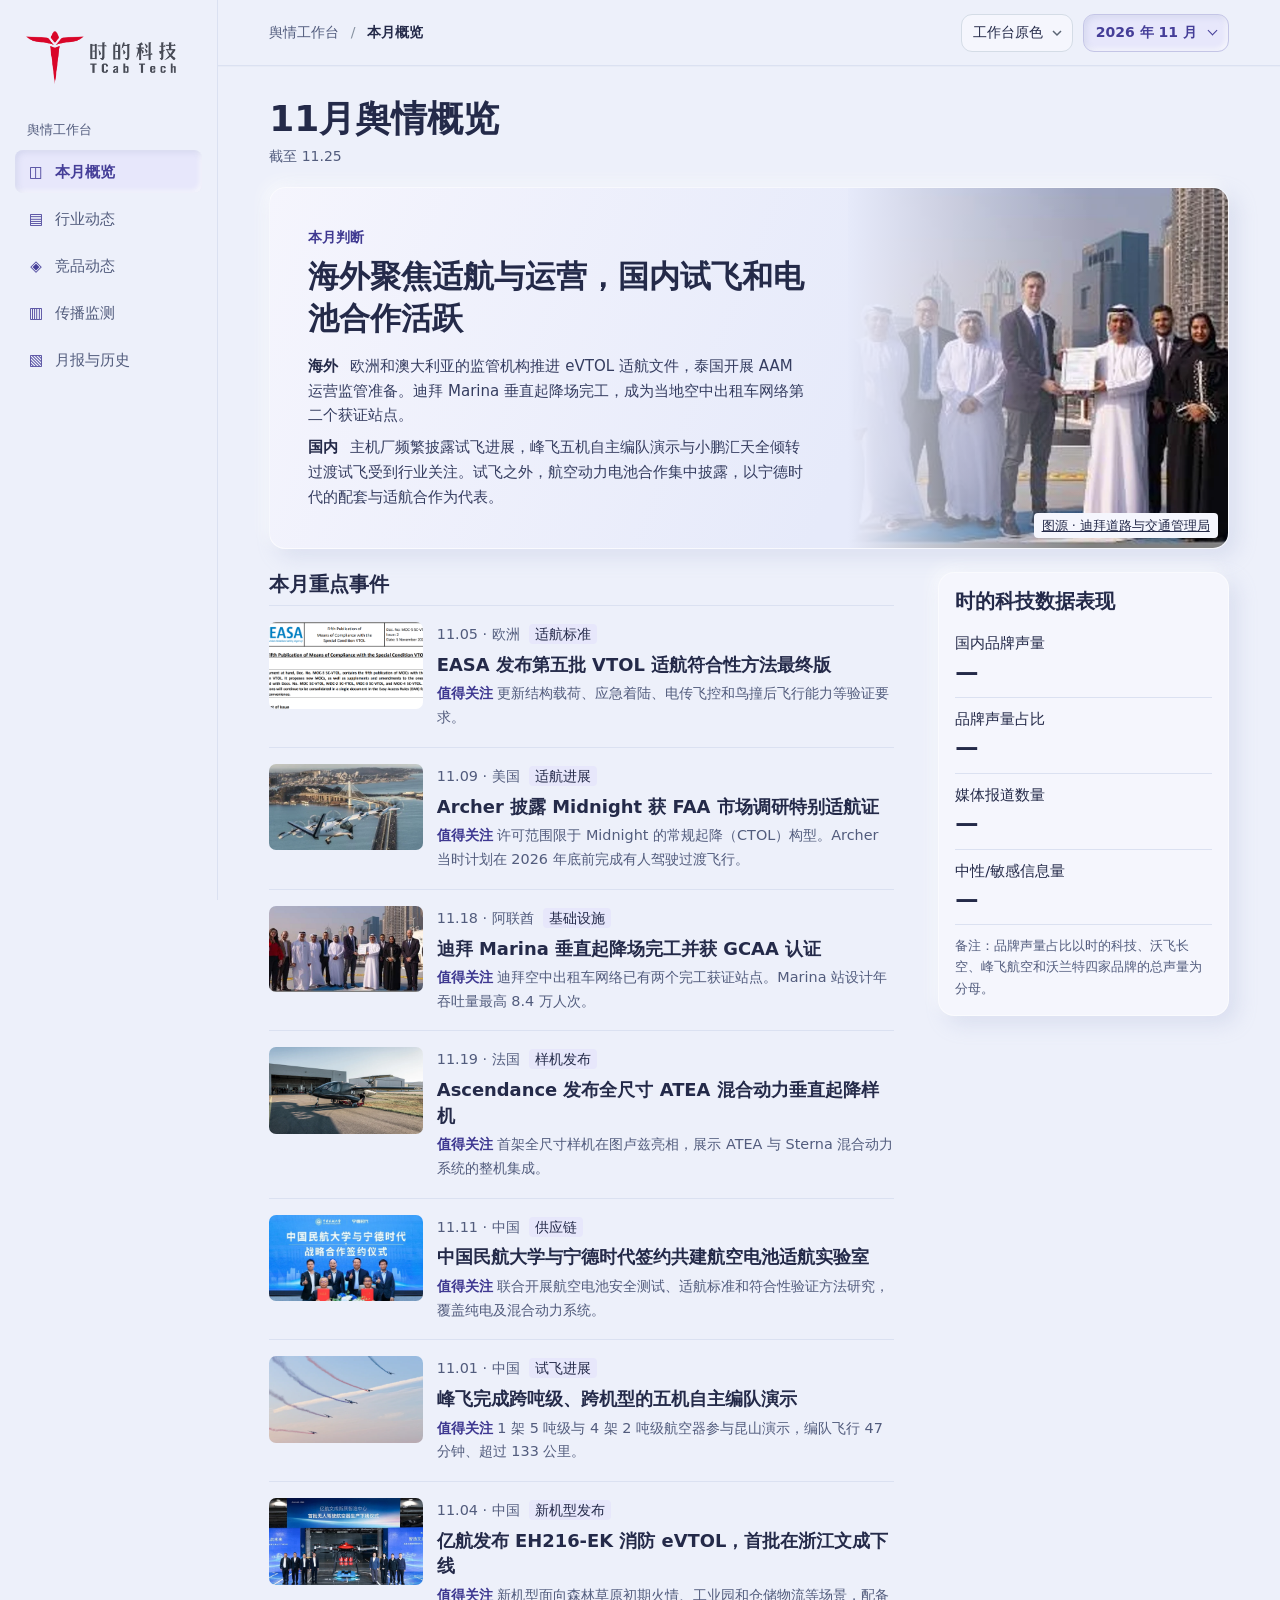
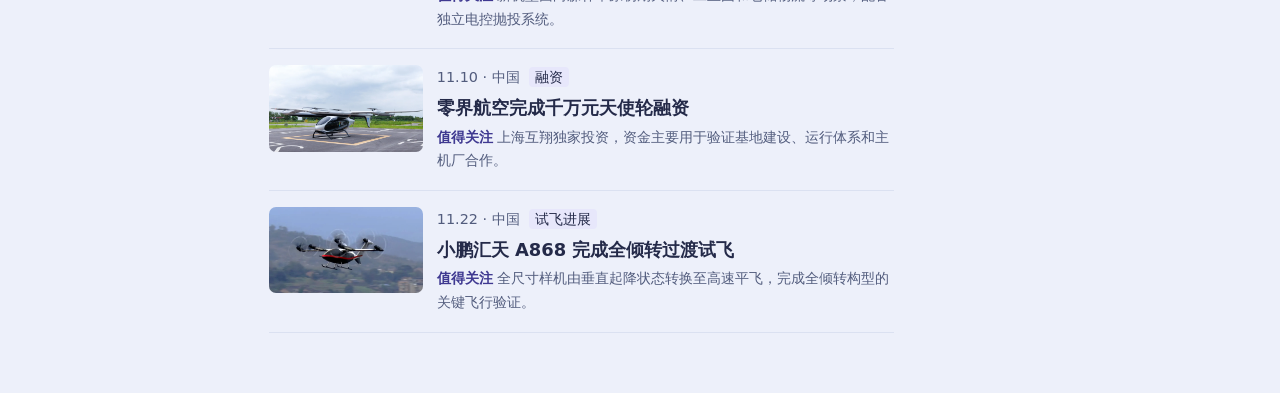
==== index.html @ a2b2a8b6 "Group media outlets and show article links in a dialog" ====
<!doctype html>
<html lang="zh-CN">
<head>
<meta charset="utf-8"><meta name="viewport" content="width=device-width, initial-scale=1">
<meta name="description" content="时的科技品牌舆情月报">
<title>品牌舆情月报 · 时的科技</title>
<link rel="stylesheet" href="style.css?v=media-groups"><script src="archive.js?v=competitor-cards" defer></script><script src="sources.js?v=competitor-cards" defer></script><script src="event-photos.js?v=monitor-text" defer></script><script src="briefing-preview/briefing-data.js?v=illustrated-flow" defer></script><script src="august-2026.js?v=august-supplement" defer></script><script src="november-2026.js?v=monitor-text" defer></script><script src="event-detail-notes.js?v=competitor-cards" defer></script><script src="overview-briefing.js?v=public-view" defer></script><script src="october-ioi.js?v=4" defer></script><script src="october-geo.js?v=2" defer></script><script src="app.js?v=media-groups" defer></script>
<script>
const displayLayout = new URLSearchParams(location.search).get('layout');
document.documentElement.dataset.theme = displayLayout === 'editorial' ? 'editorial' : 'soft';
</script>
<link rel="stylesheet" href="soft-ui.css?v=pdf-download">
<link rel="stylesheet" href="overview-briefing.css?v=august-sources">
</head>
<body>
<a class="skip-link" href="#view">跳到正文</a>
<div class="shell">
<aside>
  <div class="brand"><img class="workbench-logo" src="logos/tcab.png" alt="时的科技 TCab Tech"></div>
  <div class="nav-caption">舆情工作台</div>
  <nav aria-label="主菜单">
    <button data-page="overview"><i aria-hidden="true">◫</i>本月概览</button>
    <button data-page="industry"><i aria-hidden="true">▤</i>行业动态</button>
    <button data-page="companies"><i aria-hidden="true">◈</i>竞品动态</button>
    <button data-page="monitor"><i aria-hidden="true">▥</i>传播监测</button>
    <button data-page="reports"><i aria-hidden="true">▧</i>月报与历史</button>
  </nav>
</aside>
<main>
  <header><div class="breadcrumb">舆情工作台 <span>/</span> <b id="crumb"></b></div>
    <div class="header-actions">
      <select id="workbench-style" aria-label="工作台样式">
        <option value="editorial">管理简报风</option>
        <option value="soft">工作台原色</option>
      </select>
      <div class="month-wrap">
        <button type="button" class="button month-button" id="month" aria-label="报告月份" aria-expanded="false" aria-controls="monthPicker"><span id="monthLabel"></span><span class="chevron" aria-hidden="true"></span></button>
        <section id="monthPicker" class="month-picker" aria-label="选择月份" hidden>
          <div class="year-row"><button type="button" id="prevYear" aria-label="上一年">‹</button><strong id="pickerYear"></strong><button type="button" id="nextYear" aria-label="下一年">›</button></div>
          <div id="monthGrid" class="month-grid"></div>
        </section>
      </div>
    </div>
  </header>
  <div class="content" id="view" tabindex="-1"></div>
</main>
</div>
<dialog id="brief-detail" aria-labelledby="brief-detail-heading">
  <div class="brief-dialog-head"><h2 id="brief-detail-heading"></h2><form method="dialog"><button class="button" aria-label="关闭事件详情" autofocus>关闭</button></form></div>
  <div id="brief-detail-content"></div>
</dialog>
<dialog id="source" aria-labelledby="sourceHeading"><div class="dialog-top"><h2 id="sourceHeading">事件来源</h2><button id="close" type="button" aria-label="关闭">×</button></div>
  <p id="sourceText"></p><p id="sourceInfo"></p>
</dialog>
<dialog id="pdfDialog" aria-labelledby="pdfHeading">
  <div class="dialog-top"><h2 id="pdfHeading">PDF 下载</h2><form method="dialog"><button aria-label="关闭下载提示">×</button></form></div>
  <p id="pdfFileName"></p>
  <p class="muted">请查看浏览器的下载列表。如果文件没有出现，可打开 PDF，再使用阅读器的下载按钮保存。</p>
  <a id="openPdfInBrowser" class="button upload-button report-download" target="_blank" rel="noopener">在浏览器打开 PDF</a>
</dialog>
</body></html>
---- style.css ----
:root {
  color-scheme: light;
  --ink: #172132;
  --text: #2e3a4e;
  --muted: #5b6574;
  --quiet: #e2e7ed;
  --bg: #f6f8fb;
  --paper: #fff;
  --navy: #3a4f79;
  --blue: #314b78;
  --red: #ea0029;
  --soft-blue: #ecf1f8;
  --radius: 12px;
  --gutter: clamp(24px, 4vw, 64px);
  font-family: Inter, "PingFang SC", "Microsoft YaHei", "Noto Sans CJK SC", system-ui, sans-serif;
  color: var(--text);
  background: var(--bg);
}

* { box-sizing: border-box; }
body { margin: 0; font-size: 16px; line-height: 1.65; }
button, select, input { font: inherit; }
button, select, summary { cursor: pointer; }
:focus-visible { outline: 2px solid #486ca7; outline-offset: 3px; }
h1, h2, h3, p { margin-top: 0; }
h1, h2, h3 { color: var(--ink); line-height: 1.3; }
h1 { margin-bottom: 0; font-size: clamp(32px, 3.6vw, 46px); font-weight: 760; }
h2 { margin-bottom: 0; font-size: 21px; font-weight: 710; }
h3 { margin-bottom: 8px; font-size: 16px; }
p { margin-bottom: 12px; }
.muted { color: var(--muted); font-size: 14px; }

.shell { display: grid; grid-template-columns: 218px minmax(0, 1fr); min-height: 100vh; }
aside {
  align-self: start;
  position: sticky;
  top: 0;
  min-height: 100vh;
  background: #f9fafc;
  border-right: 1px solid var(--quiet);
  padding: 26px 15px;
}
.brand { padding: 5px 11px; margin-bottom: 30px; }
.workbench-logo { display: block; width: 150px; max-width: 100%; height: auto; mix-blend-mode: multiply; }
.nav-caption { margin: 0 12px 10px; color: var(--muted); font-size: 13px; }
nav { display: grid; gap: 4px; }
nav button {
  display: flex;
  align-items: center;
  gap: 10px;
  min-height: 43px;
  padding: 8px 12px;
  border: 0;
  border-radius: 8px;
  background: none;
  color: var(--muted);
  text-align: left;
  white-space: nowrap;
  font-size: 15px;
}
nav button i { display: grid; place-items: center; width: 18px; flex: none; color: var(--navy); font-style: normal; }
nav button:hover { color: var(--ink); background: #f0f3f8; }
nav button[aria-current] { color: var(--ink); background: #e7edf7; font-weight: 700; box-shadow: inset 3px 0 var(--red); }

header {
  position: sticky;
  top: 0;
  z-index: 3;
  display: flex;
  align-items: center;
  justify-content: space-between;
  min-height: 66px;
  gap: 14px;
  padding: 9px var(--gutter);
  background: var(--paper);
  border-bottom: 1px solid var(--quiet);
}
.breadcrumb { font-size: 14px; color: var(--muted); white-space: nowrap; }
.breadcrumb span { margin: 0 7px; color: #8792a1; }
.breadcrumb b { color: var(--ink); }
.header-actions { display: flex; align-items: center; gap: 10px; margin-left: auto; }
.button {
  display: inline-flex;
  align-items: center;
  justify-content: center;
  min-height: 38px;
  padding: 6px 12px;
  border: 1px solid #d4dce6;
  border-radius: 8px;
  background: var(--paper);
  color: var(--ink);
  font-size: 14px;
  font-weight: 630;
  white-space: nowrap;
}
.button:hover { background: #f1f4f8; }
.upload-button { border-color: var(--navy); background: var(--navy); color: var(--paper); }
.upload-button:hover { border-color: #293d63; background: #293d63; }
#openFiles { border-color: #d4dce6; color: var(--blue); background: var(--paper); }
#openFiles:hover { background: var(--soft-blue); }
.month-wrap { position: relative; }
.month-button { gap: 12px; border-color: transparent; background: #edf2f8; color: var(--blue); font-variant-numeric: tabular-nums; }
.month-button:hover, .month-button[aria-expanded=true] { background: #e3eaf5; }
.chevron { width: 7px; height: 7px; border: solid currentColor; border-width: 0 1.5px 1.5px 0; transform: rotate(45deg); margin-top: -4px; }
.month-picker {
  position: absolute;
  top: calc(100% + 10px);
  right: 0;
  width: min(256px, 88vw);
  padding: 12px;
  background: var(--paper);
  border: 1px solid var(--quiet);
  border-radius: var(--radius);
  box-shadow: 0 12px 30px #1721321c;
}
.year-row { display: grid; grid-template-columns: 34px 1fr 34px; align-items: center; text-align: center; gap: 6px; margin-bottom: 8px; }
.month-grid { display: grid; grid-template-columns: repeat(3, minmax(0, 1fr)); gap: 4px; }
.year-row button, .month-grid button { min-height: 36px; border: 1px solid transparent; border-radius: 7px; background: none; color: var(--text); }
.year-row button { font-size: 22px; line-height: 1; }
.month-grid button { font-size: 14px; }
.year-row button:hover, .month-grid button:hover { background: #f0f3f8; }
.month-grid button[aria-pressed=true] { background: var(--soft-blue); color: var(--blue); font-weight: 730; border-color: #b7c8df; }

.content { max-width: 1440px; margin: 0 auto; padding: 30px var(--gutter) 60px; }
.hero {
  position: relative;
  isolation: isolate;
  overflow: hidden;
  padding: 23px clamp(19px, 3vw, 34px) 28px;
  border: 1px solid #dce4ef;
  border-radius: var(--radius);
  background: linear-gradient(113deg, #fff 40%, #edf2f9);
}
.hero::after {
  position: absolute;
  z-index: -1;
  content: "";
  width: clamp(130px, 24vw, 310px);
  aspect-ratio: 1;
  right: -28px;
  top: -110%;
  border: 1px solid #3a4f792a;
  border-radius: 100%;
  box-shadow: 0 0 0 22px #3a4f7909, 0 0 0 50px #3a4f7908, 0 0 0 80px #3a4f7907;
}
.hero small { display: inline-flex; align-items: center; gap: 8px; margin-bottom: 6px; color: var(--navy); font-size: 14px; font-weight: 620; }
.hero small::before { content: ""; width: 13px; height: 2px; background: var(--red); }
.page-heading { margin-bottom: 20px; }
.page-heading p { margin: 6px 0 0; color: var(--muted); }
.card {
  min-width: 0;
  padding: clamp(17px, 2.1vw, 28px);
  margin-bottom: 18px;
  background: var(--paper);
  border: 1px solid var(--quiet);
  border-radius: var(--radius);
}
.card-head { display: flex; flex-wrap: wrap; justify-content: space-between; align-items: baseline; gap: 8px 14px; margin-bottom: 14px; }
.link { padding: 3px 0; border: 0; background: none; color: var(--blue); font-size: 14px; text-decoration: underline; text-underline-offset: 3px; }
.link:hover { color: #17335d; }
.empty { margin: 0; padding: 16px; border: 1px dashed #cdd8e5; border-radius: 8px; background: #f8fafc; color: var(--muted); }
.footnote { margin: 13px 0 0; color: var(--muted); font-size: 13px; }

.overview-metrics { margin-top: 25px; }
.overview-metrics h2 { margin-bottom: 12px; }
.metrics {
  display: grid;
  grid-template-columns: repeat(4, minmax(0, 1fr));
  gap: 1px;
  overflow: hidden;
  background: var(--quiet);
  border: 1px solid var(--quiet);
  border-radius: var(--radius);
}
.metric { display: grid; align-content: start; grid-template-rows: minmax(2.8em, auto) auto auto; padding: 15px clamp(12px, 2vw, 25px); background: var(--paper); }
.metric span, .metric small { color: var(--muted); font-size: 14px; }
.metric b { color: var(--ink); font-size: clamp(28px, 3.15vw, 41px); line-height: 1.12; font-variant-numeric: tabular-nums; }
.metric small { margin-top: 5px; }
.metric small:empty { display: none; }
.summary-grid { display: grid; grid-template-columns: repeat(2, minmax(0, 1fr)); gap: 16px; margin-top: 20px; }
.month-summary { margin: 0; }
.month-summary:last-child { grid-column: 1 / -1; }
.month-summary .card-head { padding-bottom: 12px; border-bottom: 1px solid var(--quiet); }
.month-summary p { margin: 0; }
.month-summary p + p { margin-top: 12px; }
.summary-region { display: inline-block; margin-right: 8px; color: var(--navy); font-size: 14px; font-weight: 700; }

.controls, .company-scope { margin-bottom: 16px; }
.segments { display: inline-flex; flex-wrap: wrap; gap: 4px; padding: 4px; border: 1px solid #e5eaf1; border-radius: 9px; background: #f0f3f8; }
.segments button { min-height: 34px; padding: 5px 12px; border: 0; border-radius: 6px; color: var(--muted); background: none; font-size: 14px; }
.segments button:hover { color: var(--ink); background: #e5ebf4; }
.segments button[aria-pressed=true] { background: var(--paper); color: var(--ink); font-weight: 700; box-shadow: 0 1px 3px #13223d20; }
.company-tabs {
  display: flex;
  gap: 26px;
  margin: 0 0 17px;
  border-bottom: 1px solid var(--quiet);
}
.company-tabs button {
  min-height: 43px;
  padding: 6px 4px 9px;
  border: 0;
  border-bottom: 2px solid transparent;
  background: none;
  color: var(--muted);
  font-size: 16px;
  font-weight: 620;
}
.company-tabs button:hover { color: var(--navy); }
.company-tabs button[aria-pressed=true] { border-bottom-color: var(--red); color: var(--ink); font-weight: 730; }
select {
  appearance: none;
  min-height: 38px;
  padding: 6px 29px 6px 11px;
  border: 1px solid #d4dce6;
  border-radius: 8px;
  color: var(--ink);
  background: url("data:image/svg+xml,%3Csvg xmlns='http://www.w3.org/2000/svg' width='12' height='8' viewBox='0 0 12 8'%3E%3Cpath d='m2 2 4 4 4-4' fill='none' stroke='%235b6574' stroke-width='1.5'/%3E%3C/svg%3E") var(--paper) right 9px center no-repeat;
}
.theme-filter { width: min(190px, 100%); }
.logo-grid { display: grid; grid-template-columns: repeat(4, minmax(0, 1fr)); gap: 12px; margin-bottom: 17px; }
.logo-grid.five-brands { grid-template-columns: repeat(5, minmax(0, 1fr)); }
.logo-card { display: grid; justify-items: center; align-items: center; grid-template-rows: 47px auto; padding: 12px; border: 1px solid #dce6f0; border-radius: 9px; background: var(--paper); color: var(--ink); font-weight: 650; }
.logo-card:hover { border-color: #849fbd; background: #f5f8fc; }
.logo-card[aria-pressed=true] { border-color: #5d7da1; box-shadow: inset 0 -3px var(--red); }
.logo-card img { display: block; width: 100%; max-width: 120px; height: 32px; object-fit: contain; mix-blend-mode: multiply; }
.brand-profile { display: flex; align-items: center; gap: 15px; padding-bottom: 18px; }
.brand-profile img { display: block; width: 105px; height: 42px; object-fit: contain; }
.brand-profile h2:focus { outline: none; }
.event-group + .event-group { margin-top: 24px; }
.event-group h3 { display: inline-block; padding: 4px 10px; margin: 0 0 7px; border-radius: 6px; color: var(--blue); background: var(--soft-blue); font-size: 14px; }
.event-list { margin: 0; padding: 0; list-style: none; }
.event-list li { display: grid; grid-template-columns: 104px minmax(0, 1fr) auto; align-items: start; gap: 14px; padding: 13px 0; border-bottom: 1px solid #edf0f4; }
.event-list li:last-child { border-bottom: 0; }
.event-list time, .event-date { padding-top: 3px; color: var(--muted); font-variant-numeric: tabular-nums; font-size: 14px; }
.event-list p { margin: 0; max-width: 80ch; overflow-wrap: anywhere; }
.event-brand { display: block; color: var(--navy); font-weight: 660; }
.event-description {
  color: inherit;
  text-decoration: underline dotted color-mix(in srgb, var(--blue) 68%, transparent);
  text-underline-offset: .22em;
}
button.event-description {
  padding: 0;
  border: 0;
  background: none;
  font: inherit;
  text-align: left;
  overflow-wrap: inherit;
  cursor: pointer;
}
.event-description:is(:hover, :focus-visible) {
  color: var(--blue);
  text-decoration: underline;
}

.monitor-sections { display: flex; flex-wrap: wrap; gap: 7px; margin-bottom: 16px; }
.monitor-sections a { padding: 5px 12px; border: 1px solid #dce4ef; border-radius: 7px; background: var(--paper); color: var(--blue); font-size: 14px; font-weight: 620; text-decoration: none; }
.monitor-sections a:hover { background: var(--soft-blue); border-color: #b4c4dc; }
.monitor-block { scroll-margin-top: 82px; }
.monitor-block:target { border-color: #a6b9d6; }
.voice-summary { margin: 0 0 16px; max-width: 94ch; }
.voice-charts { display: grid; grid-template-columns: repeat(2, minmax(0, 1fr)); gap: 14px; }
.voice-charts figure { --chart-label: 5.2em; --chart-value: 5em; --chart-gap: 8px; margin: 0; padding: 15px; border: 1px solid #e3e9f1; border-radius: 9px; background: #f9fbfd; font-size: 14px; }
.voice-charts figcaption { margin-bottom: 12px; font-size: 16px; font-weight: 720; color: var(--ink); }
.bar-row, .chart-axis { display: grid; grid-template-columns: var(--chart-label) minmax(0, 1fr) var(--chart-value); gap: var(--chart-gap); align-items: center; }
.bar-row { min-height: 31px; }
.bar-row strong { text-align: right; color: var(--ink); font-variant-numeric: tabular-nums; }
.bar-track, .growth-track { position: relative; height: 9px; border-radius: 5px; background: #e4eaf3; }
.bar-track::before, .growth-track::before { content: ""; position: absolute; inset: 0; background: repeating-linear-gradient(to right, transparent 0 calc(25% - 1px), #d2dceb calc(25% - 1px) 25%); }
.bar-track i, .growth-track i { position: absolute; display: block; height: 100%; border-radius: 5px; }
.bar-track i { background: var(--navy); left: 0; }
.own .bar-track i, .growth-track .positive { background: #d52643; }
.growth-track .positive { left: 50%; }
.growth-track .negative { right: 50%; background: var(--navy); }
.growth-track::after { content: ""; position: absolute; left: 50%; inset-block: -4px; border-left: 1px solid #7e8fa8; }
.chart-axis > div { grid-column: 2; display: flex; justify-content: space-between; gap: 3px; padding-top: 4px; color: var(--muted); font-size: 12px; font-variant-numeric: tabular-nums; }
.coverage { margin-top: 16px; }
.coverage summary, .coverage-card summary, .file-row summary { width: fit-content; color: var(--blue); font-size: 14px; font-weight: 650; }
.coverage summary:hover, .coverage-card summary:hover, .file-row summary:hover { text-decoration: underline; text-underline-offset: 3px; }
.coverage[open] .table-wrap { margin-top: 11px; }
.coverage-grid { display: grid; grid-template-columns: repeat(2, minmax(0, 1fr)); gap: 12px; }
.coverage-card { padding: 15px; border: 1px solid var(--quiet); border-radius: 9px; background: #fbfcfe; }
.coverage-card p { margin-bottom: 10px; }
.media-chips { display: flex; flex-wrap: wrap; gap: 5px; }
.media-chips :is(span, a) { padding: 3px 8px; border-radius: 5px; background: #eef1f5; color: var(--muted); font-size: 14px; }
.media-chips a { color: var(--blue); background: var(--soft-blue); text-underline-offset: 3px; }
.media-chips a:hover { background: #dfe9f7; }
.coverage-card details { margin-top: 9px; }
.media-chips > button { padding: 3px 8px; border: 0; border-radius: 5px; background: var(--soft-blue); color: var(--blue); font: inherit; font-size: 14px; text-decoration: underline; text-underline-offset: 3px; }
.media-chips > button:hover { background: #dfe9f7; }
.media-articles ul { margin: 0; padding-inline-start: 22px; }
.media-articles li + li { margin-top: 8px; }
.media-articles li a { display: inline-block; }
.coverage-card details .media-chips { margin-top: 7px; }

.table-wrap { overflow: auto; border: 1px solid var(--quiet); border-radius: 8px; }
table { width: 100%; border-collapse: collapse; text-align: left; font-size: 14px; }
th, td { padding: 10px; border-bottom: 1px solid var(--quiet); vertical-align: top; }
th { background: #f1f4f9; color: var(--ink); white-space: nowrap; }
td:first-child { white-space: nowrap; }
tbody tr:last-child :is(th, td) { border-bottom: 0; }
.social-table { min-width: 690px; }
.social-table tbody th { background: var(--paper); }
.social-table td:not(:last-child), .social-table thead th:not(:first-child, :last-child) { text-align: center; }
.heat-cell strong { display: inline-flex; justify-content: center; min-width: 32px; padding: 2px 6px; border-radius: 4px; background: rgb(58 79 121 / var(--heat)); color: #173256; font-variant-numeric: tabular-nums; }
.history-row { padding: 16px 0; border-top: 1px solid var(--quiet); }
.history-month { display: flex; align-items: center; justify-content: space-between; flex-wrap: wrap; gap: 10px; }
.history-month h3 { margin: 0; }
.report-actions { display: flex; align-items: center; flex-wrap: wrap; gap: 10px; }
.report-view { color: var(--blue); border-color: var(--quiet); background: var(--soft-blue); }
.report-download { text-decoration: none; }
.report-preview { color: var(--blue, #3a4f79); font-size: 0.875rem; }
.monitoring-archive { margin-top: 10px; }
.monitoring-archive summary { width: fit-content; padding: 8px 0; cursor: pointer; color: var(--blue, #3a4f79); }
.monitoring-archive :is(p, ul) { margin: 4px 0 0; }
.monitoring-archive ul { padding: 0; list-style: none; }
.monitoring-archive li { display: flex; align-items: center; justify-content: space-between; flex-wrap: wrap; gap: 10px; padding: 8px 12px; border-top: 1px solid var(--quiet); }
.monitoring-archive li > div { display: flex; flex-wrap: wrap; gap: 14px; }

dialog { width: min(490px, 92vw); max-height: 90vh; padding: 23px; border: 1px solid var(--quiet); border-radius: var(--radius); color: var(--text); background: var(--paper); }
dialog::backdrop { background: #15213868; }
.dialog-top { display: flex; align-items: center; justify-content: space-between; margin-bottom: 13px; gap: 8px; }
.dialog-top button { border: 0; border-radius: 6px; background: none; color: var(--ink); font-size: 23px; line-height: 1; padding: 6px; }
.dialog-top button:hover { background: var(--soft-blue); }
dialog p { margin-bottom: 8px; }
#sourceForm { margin-top: 10px; }
#sourceForm label { display: block; margin-bottom: 5px; font-weight: 650; }
#sourceUrl { width: 100%; padding: 8px 10px; border: 1px solid #a9bed3; border-radius: 6px; }
#sourceInfo { overflow-wrap: anywhere; }
#filesDialog { width: min(580px, 94vw); }
.file-actions { display: flex; align-items: center; gap: 12px; margin: 12px 0; }
.file-row { display: grid; grid-template-columns: minmax(0, 1fr) auto; gap: 10px; padding: 9px 0; border-top: 1px solid var(--quiet); align-items: start; }
.file-row strong { display: block; color: var(--ink); overflow-wrap: anywhere; }
.file-row small { color: var(--muted); font-size: 13px; }
.file-row details { grid-column: 1 / -1; }
.file-row pre { max-height: 220px; overflow: auto; padding: 9px; border-radius: 6px; background: #f5f7fa; font: inherit; font-size: 14px; white-space: pre-wrap; overflow-wrap: anywhere; }
.file-row img { display: block; max-width: 100%; max-height: 240px; margin: 8px auto; object-fit: contain; }
.files-scroll { max-height: 48vh; overflow: auto; }

@media (max-width: 1060px) {
  .shell { grid-template-columns: 182px minmax(0, 1fr); }
  .voice-charts { grid-template-columns: 1fr; }
}
@media (max-width: 900px) {
  .metrics { grid-template-columns: repeat(2, minmax(0, 1fr)); }
  .logo-grid.five-brands { grid-template-columns: repeat(3, minmax(0, 1fr)); }
}
@media (max-width: 780px) {
  .summary-grid { grid-template-columns: 1fr; }
}
@media (max-width: 640px) {
  :root { --gutter: 14px; }
  .shell { display: block; }
  aside { position: static; min-height: 0; padding: 10px var(--gutter) 7px; border: 0; border-bottom: 1px solid var(--quiet); }
  .brand { margin: 0 0 6px; padding: 0; }
  .workbench-logo { width: 113px; }
  .nav-caption, nav button i { display: none; }
  nav { display: flex; gap: 2px; overflow: auto; padding: 3px 1px; }
  nav button { min-height: 36px; padding: 5px 7px; font-size: 14px; }
  nav button[aria-current] { box-shadow: inset 0 -2px var(--red); }
  header { min-height: 54px; gap: 8px; }
  .breadcrumb { white-space: normal; }
  .breadcrumb span, .breadcrumb b { display: none; }
  .header-actions { gap: 6px; }
  .header-actions .button { padding-inline: 8px; font-size: 13px; }
  .content { padding-top: 21px; }
  .logo-grid, .logo-grid.five-brands, .coverage-grid { grid-template-columns: repeat(2, minmax(0, 1fr)); }
  .coverage-grid { grid-template-columns: 1fr; }
  .event-list li { grid-template-columns: 1fr auto; gap: 4px 9px; }
  .event-list p { grid-column: 1 / -1; grid-row: 2; }
  .event-list .link { grid-column: 2; grid-row: 1; }
  .event-list time, .event-date { padding-top: 2px; }
  .voice-charts figure { --chart-label: 4.2em; --chart-value: 4.4em; --chart-gap: 6px; padding: 12px; }
  .chart-axis > div { font-size: 11px; }
}

@media print {
  aside, header, .controls, .company-tabs, .company-scope, .theme-filter, .monitor-sections, .button, .link, .history { display: none !important; }
  .shell { display: block; }
  .content { max-width: none; padding: 0; }
  .card { break-inside: avoid; }
  body { background: #fff; }
}

/* Corporate dashboard */
:root {
  --paper: #fff;
  --bg: #f5f8fc;
  --ink: #162a47;
  --text: #2c405d;
  --muted: #50647e;
  --quiet: #e0e8f2;
  --blue: #234f92;
  --navy: #1c437e;
  --soft-blue: #eaf2ff;
  background: var(--bg);
}
aside { background: #fdfefe; }
nav button { transition: background-color 150ms ease, color 150ms ease; }
nav button[aria-current] { background: var(--soft-blue); color: var(--navy); box-shadow: inset 3px 0 #2860aa; }
header { box-shadow: 0 1px 0 #142e4b06; }
.month-button { color: var(--navy); background: var(--soft-blue); }
.content { max-width: 1350px; }
.report-heading { margin-bottom: 24px; padding-bottom: 17px; border-bottom: 1px solid var(--quiet); }
.report-heading small { display: block; margin-top: 6px; color: var(--muted); font-size: 14px; }
.overview-metrics { margin-top: 0; }
.metrics { background: transparent; border: 0; border-radius: 0; gap: 12px; overflow: visible; }
.metric { min-width: 0; padding: 15px clamp(11px, 1.6vw, 21px) 18px; border: 1px solid var(--quiet); border-radius: 10px; }
.metric:first-child { border-top: 2px solid #2860aa; }
.metric:first-child b { color: var(--navy); }
.metric .metric-detail { display: block; font-size: 12px; }
.summary-grid { margin-top: 22px; }
.skip-link { position: fixed; z-index: 9; inset: 8px auto auto 8px; padding: 7px 12px; background: var(--paper); color: var(--blue); }
.skip-link:not(:focus) { clip-path: inset(50%); }
#view { scroll-margin-top: 76px; }
.industry-region h2 { margin-bottom: 12px; }
.industry-region + .industry-region { margin-top: 22px; padding-top: 20px; border-top: 1px solid var(--quiet); }
.event-list li.with-photo {
  grid-template-columns: clamp(128px, 15vw, 190px) minmax(0, 1fr) auto;
  grid-template-rows: auto 1fr;
  column-gap: 16px;
  row-gap: 4px;
}
.event-photo { position: relative; display: block; grid-column: 1; grid-row: 1 / 3; border-radius: 7px; overflow: hidden; background: var(--soft-blue); aspect-ratio: 16 / 9; }
button.event-photo { width: 100%; padding: 0; border: 0; cursor: pointer; }
.event-photo img { display: block; width: 100%; height: 100%; object-fit: cover; }
img[src$="article-ehang-barcelona.webp"] { object-view-box: inset(1.55% 0 0); }
img[src$="article-tcab-talent.webp"] { object-view-box: inset(0 0 5.1%); }
img[src$="cover-hangzhou-policy.webp"] { object-view-box: inset(1.1% 3.55% 3.8% 2.95%); }
img[src$="november-easa-moc.webp"] { object-view-box: inset(14.95% 5.35% 10.65% 4.65%); }
.event-photo-caption { position: absolute; bottom: 4px; right: 4px; background: #172638; color: white; border-radius: 3px; font-size: .62rem; padding: 2px 4px; }
.event-cover-card {
  box-sizing: border-box;
  display: flex;
  width: 100%;
  height: 100%;
  border-top: 4px solid #315682;
  padding: 5px 7px;
  background: #e4edf7;
  container-type: inline-size;
  text-align: left;
  line-height: 1.16;
}
.event-photo:has(.event-cover-card) { min-height: 74px; }
.event-cover-sheet {
  display: flex;
  flex: 1;
  min-height: 0;
  flex-direction: column;
  gap: 3px;
  padding: 5px 6px;
  border: 1px solid #c4d5e8;
  border-radius: 5px;
  background: #f6f9fd;
  color: #204267;
}
.event-cover-sheet small {
  overflow: hidden;
  text-overflow: ellipsis;
  white-space: nowrap;
  color: #365b81;
  font-size: clamp(.48rem, 4.3cqw, .65rem);
}
.event-cover-sheet b {
  display: -webkit-box;
  overflow: hidden;
  -webkit-box-orient: vertical;
  -webkit-line-clamp: 2;
  font-size: clamp(.58rem, 6.5cqw, .95rem);
  font-weight: 600;
  line-height: 1.22;
}
.event-cover-sheet small:last-child { margin-top: auto; padding-top: 2px; border-top: 1px solid #d4e1ef; }

.with-photo :is(time, .event-date) { grid-column: 2; grid-row: 1; }
.with-photo p { grid-column: 2; grid-row: 2; }
.with-photo > [data-action="source"] { grid-column: 3; grid-row: 1; }
@media (max-width: 640px) {
  .metrics { gap: 8px; }
  .metric { padding: 12px 10px; }
  .event-list li.with-photo { grid-template-columns: minmax(0, 1fr) auto; grid-template-rows: auto auto auto; }
  .event-photo, button.event-photo { grid-column: 1 / -1; grid-row: 1; width: min(100%, 420px); margin-bottom: 5px; }
  .with-photo :is(time, .event-date) { grid-column: 1; grid-row: 2; }
  .with-photo > [data-action="source"] { grid-column: 2; grid-row: 2; }
  .with-photo p { grid-column: 1 / -1; grid-row: 3; }
}
@media print { .skip-link, .event-photo { display: none !important; } }

.event-placeholder {
  display: grid;
  place-items: center;
  padding: 16%;
  text-align: center;
  color: var(--navy);
  font-size: 16px;
  font-weight: 700;
}
.event-placeholder img { object-fit: contain; mix-blend-mode: multiply; }
#editPhoto { margin-left: 14px; }
#photoEditor { margin-top: 12px; }
#photoPreview { max-width: 240px; margin-bottom: 10px; }
#photoFile { display: block; margin-top: 4px; max-width: 100%; }


.social-samples { margin-top: 12px; }
.social-sample-grid { display: grid; grid-template-columns: repeat(auto-fit, minmax(min(150px, 100%), 1fr)); gap: 12px; margin-top: 12px; }
.social-sample-grid figure { max-width: 320px; margin: 0; padding: 8px; background: var(--paper); border: 1px solid var(--quiet); border-radius: 8px; }
.social-sample-grid a { display: block; }
.social-sample-grid img { display: block; width: 100%; height: auto; aspect-ratio: 16 / 10; object-fit: cover; object-position: top; }
.social-sample-grid figcaption { padding: 6px 0 0; color: var(--muted); font-size: .85rem; }
@media print { .social-samples { display: none; } }

.linkedin-samples .social-sample-grid { grid-template-columns: repeat(auto-fit, minmax(min(245px, 100%), 1fr)); }
.linkedin-samples img { aspect-ratio: 4 / 3; }
.linkedin-samples img[src$="09-18.png"] { object-view-box: inset(2.1% 0 0); }
.linkedin-samples img[src$="09-25.png"] { object-view-box: inset(2.4% 0 0); }
.social-sample-grid img[src$="/autoflight.webp"] { object-view-box: inset(4.4% 0 0); }
.social-sample-grid img[src$="-wechat.webp"] { object-view-box: inset(2.85% 0 0); }
.social-sample-grid img[src$="autoflight-apec.webp"] { object-view-box: inset(0 0 0 2.35%); }
.social-sample-grid img[src$="tcab-routes.webp"] { object-view-box: inset(0 0 .95%); }
.linkedin-samples small { display: block; }

.voice-charts.voice-charts-single { grid-template-columns: minmax(0, 1fr); }

.ioi-monitor { display:grid; gap:12px; }
.ioi-monitor h2,.ioi-monitor h3,.ioi-monitor h4,.ioi-monitor p { margin:0; }
.ioi-monitor h3 { margin-top:10px; }
.ioi-metrics,.ioi-creators,.ioi-slides { display:grid; grid-template-columns:repeat(auto-fit,minmax(min(100%,240px),1fr)); gap:12px; }
.ioi-metrics { grid-template-columns:repeat(auto-fit,minmax(min(100%,128px),1fr)); margin:0; }
.ioi-metrics div,.ioi-creator { padding:14px; border:1px solid var(--quiet); background:var(--paper); border-radius:10px; }
.ioi-metrics dt,.ioi-media time,.ioi-posts time { color:var(--muted); font-size:.85rem; }
.ioi-metrics dd { margin:4px 0 0; font-size:1.3rem; font-weight:700; }
.ioi-creator { display:grid; align-content:start; gap:12px; }
.ioi-media,.ioi-posts { padding:0; margin:0; list-style:none; }
.ioi-media li { display:grid; grid-template-columns:55px minmax(105px,1fr) minmax(0,3fr); gap:8px; border-bottom:1px solid var(--quiet); padding:7px 0; }
.ioi-posts li,.ioi-comments section { padding:6px 0; }
.ioi-slides { margin-top:10px; }
.ioi-slides figure { margin:0; }
.ioi-slides img { width:100%; height:auto; border:1px solid var(--quiet); border-radius:8px; }
---- soft-ui.css ----
.theme-return { display: none; }

@media screen {
  :root[data-theme="soft"] {
    --bg: #edf0fa;
    --paper: #f5f6fd;
    --ink: #242a49;
    --text: #353d60;
    --muted: #525c7d;
    --quiet: #dbe1f1;
    --navy: #453e98;
    --blue: #3f3991;
    --soft-blue: #e7e7fb;
    --radius: 16px;
    --soft-raised: 8px 8px 20px #a1abd240, -5px -5px 15px #fff9;
    --soft-inset: inset 2px 2px 6px #a1abd24d, inset -2px -2px 5px #fffc;
  }
  [data-theme="soft"] aside,
  [data-theme="soft"] header { background: var(--bg); }
  [data-theme="soft"] .theme-return { display: inline-flex; text-decoration: none; }
  [data-theme="soft"] nav button[aria-current] {
    background: var(--soft-blue);
    box-shadow: var(--soft-inset);
  }
  [data-theme="soft"] :is(.metric, .card, .logo-card) {
    border: 1px solid #ffffff90;
    border-radius: var(--radius);
    background: var(--paper);
    box-shadow: var(--soft-raised);
  }
  [data-theme="soft"] .metric:first-child {
    background: linear-gradient(135deg, #f8f6ff, #e6e8fc);
  }
  [data-theme="soft"] .report-heading {
    padding: 23px clamp(16px, 3vw, 32px);
    border: 1px solid #ffffff90;
    border-radius: var(--radius);
    background: linear-gradient(120deg, #f7f6ff, #e3e9fb);
  }
  [data-theme="soft"] :is(.button, .segments, .monitor-sections a, select, .year-row button, .month-grid button) {
    border-radius: 11px;
  }
  [data-theme="soft"] :is(.month-button, .segments button[aria-pressed=true], .logo-card[aria-pressed=true], .month-grid button[aria-pressed=true]) {
    border-color: #c4c5e6;
    background: var(--soft-blue);
    box-shadow: var(--soft-inset);
  }
  [data-theme="soft"] :is(.voice-charts figure, .coverage-card, .table-wrap, .month-picker, dialog) {
    border-color: var(--quiet);
    border-radius: var(--radius);
    background: var(--paper);
  }
  [data-theme="soft"] :is(.voice-charts figure, .coverage-card) {
    background: #eef0fa;
    box-shadow: var(--soft-inset);
  }
  [data-theme="soft"] :is(.bar-track, .growth-track, .event-placeholder) { background: #e3e7f7; }
  [data-theme="soft"] .company-tabs button[aria-pressed=true] { border-bottom-color: var(--blue); }
  [data-theme="soft"] :focus-visible { outline-color: #635bc3; }
  @media (max-width: 440px) {
    [data-theme="soft"] header { flex-wrap: wrap; }
    [data-theme="soft"] .header-actions { margin-left: 0; flex-wrap: wrap; }
  }
}
---- overview-briefing.css ----
@media screen {
  :root[data-theme="editorial"] {
    --ink: #172e34;
    --text: #294249;
    --muted: #526763;
    --red: #a64027;
    --blue: #25544d;
    --navy: #142f35;
    --bg: #f6f5ef;
    --paper: #fffefa;
    --soft-blue: #e9eee8;
    --quiet: #d9dfd7;
    --radius: 10px;
  }
  [data-theme="editorial"] :is(.shell > aside, header) { background: var(--paper); box-shadow: none; }
  [data-theme="editorial"] .breadcrumb span { color: var(--muted); }
  [data-theme="editorial"] :is(.button, select, .segments, .monitor-sections a, .logo-card) {
    border-color: var(--quiet);
    border-radius: 6px;
  }
  [data-theme="editorial"] :is(nav button:hover, .button:hover, .month-button, .month-button[aria-expanded=true],
    .segments, .segments button:hover, .logo-card:hover, .year-row button:hover, .month-grid button:hover,
    .file-row pre, .empty, .media-chips span, th, .bar-track, .growth-track, .event-placeholder) {
    background-color: var(--soft-blue);
  }
  [data-theme="editorial"] :is(.upload-button, .upload-button:hover) { background-color: var(--navy); border-color: var(--navy); color: white; }
  [data-theme="editorial"] :is(#openFiles, #sourceUrl, .empty, .event-list li,
    .voice-charts figure, .media-chips a:hover, .monitor-sections a:hover) { border-color: var(--quiet); }
  [data-theme="editorial"] :is(.link:hover, .monitor-block:target, .month-grid button[aria-pressed=true]) {
    color: var(--blue);
    border-color: #a3b6ab;
  }
  [data-theme="editorial"] nav button[aria-current] { background: var(--soft-blue); box-shadow: inset 3px 0 var(--red); }
  [data-theme="editorial"] .logo-card[aria-pressed=true] { border-color: #a3b6ab; background: var(--soft-blue); box-shadow: inset 0 -2px var(--red); }
  [data-theme="editorial"] :is(.voice-charts figure, .coverage-card) { background: var(--bg); }
  [data-theme="editorial"] :is(.bar-track, .growth-track)::before {
    background: repeating-linear-gradient(to right, transparent 0 calc(25% - 1px), var(--quiet) calc(25% - 1px) 25%);
  }
  [data-theme="editorial"] .growth-track::after { border-color: var(--muted); }
  [data-theme="editorial"] :is(.own .bar-track i, .growth-track .positive) { background: var(--red); }
  [data-theme="editorial"] .heat-cell strong { background: rgb(37 84 77 / var(--heat)); color: var(--navy); }
  [data-theme="editorial"] :focus-visible { outline-color: var(--red); }
  [data-theme="editorial"] dialog::backdrop { background: #102a3380; }
  @media (max-width: 640px) {
    [data-theme="editorial"] nav button[aria-current] { box-shadow: inset 0 -2px var(--red); }
  }
}
#workbench-style { max-width: 10rem; font-size: .875rem; }
@media (max-width: 700px) {
  .header-actions { flex-wrap: wrap; }
  #workbench-style { font-size: .813rem; }
}
.briefing-overview, #brief-detail {
  --brief-ink: var(--ink);
  --brief-muted: var(--muted);
  --brief-accent: var(--blue);
  --brief-paper: var(--paper);
  --brief-soft: var(--soft-blue);
  --brief-line: var(--quiet);
  color: var(--brief-ink);
}
[data-theme="editorial"] :is(.briefing-overview, #brief-detail) { --brief-accent: var(--red); }
.brief-heading { margin-bottom: 18px; }
.brief-heading h1 { margin: 0; font-size: clamp(24px, 3vw, 36px); }
.brief-lead {
  --lead-start: #f5f5fd;
  --lead-edge: #e6eafa;
  display: grid;
  grid-template-columns: minmax(0, 1.52fr) minmax(0, 1fr);
  background: linear-gradient(112deg, var(--lead-start), var(--lead-edge) 62%);
  border: 1px solid var(--brief-line);
  border-radius: var(--radius);
  overflow: hidden;
}
[data-theme="editorial"] .brief-lead { --lead-start: #f4f5ee; --lead-edge: #dfeae2; }
[data-theme="soft"] .brief-lead { border-color: #ffffffa8; box-shadow: var(--soft-raised); }
.brief-lead-copy { align-self: center; position: relative; z-index: 1; padding: clamp(20px, 4vw, 38px); }
.brief-lead-label { margin: 0; color: var(--brief-accent); font-size: .875rem; font-weight: 700; }
.brief-lead h2 { color: var(--brief-ink); margin: 7px 0 14px; font-size: clamp(1.35rem, 2.4vw, 2rem); line-height: 1.36; }
.brief-judgment { display: grid; gap: 7px; }
.brief-judgment p { margin: 0; color: var(--text); font-size: .94rem; line-height: 1.65; }
.brief-judgment strong { color: var(--brief-ink); margin-right: .5em; }
.brief-lead figure { position: relative; margin: 0; min-width: 0; }
.brief-lead figure::after { content: ""; position: absolute; inset: 0; pointer-events: none; background: linear-gradient(90deg, var(--lead-edge), transparent 64%); }
.brief-lead figure img { display: block; width: 100%; height: 100%; position: absolute; object-fit: cover; object-position: 60% 50%; }
.brief-lead figcaption { position: absolute; right: 10px; bottom: 10px; z-index: 1; background: var(--brief-paper); padding: 2px 8px; border-radius: 4px; font-size: .8rem; }
.brief-lead figcaption a { color: var(--brief-ink); }
.brief-columns { display: grid; grid-template-columns: minmax(0, 2.15fr) minmax(245px, 1fr); gap: clamp(20px, 4vw, 44px); align-items: start; margin-top: 23px; }
.brief-columns h2 { margin: 0; font-size: 1.23rem; }
.brief-events ul { list-style: none; padding: 0; margin: 8px 0 0; border-top: 1px solid var(--brief-line); }
.brief-event { display: grid; grid-template-columns: clamp(100px, 12vw, 168px) minmax(0, 1fr); gap: 14px; align-items: start; padding: 13px 0; border-bottom: 1px solid var(--brief-line); }
.brief-event p { margin: 4px 0; }
.brief-meta, .brief-note { color: var(--brief-muted); font-size: .9rem; }
.brief-meta span { background: var(--brief-soft); color: var(--brief-ink); border-radius: 4px; padding: 2px 6px; margin-left: 5px; }
.brief-event h3 { margin: 5px 0; }
.brief-event article { position: relative; }
.brief-title { color: var(--brief-ink); border: 0; padding: 0; background: transparent; text-align: left; cursor: pointer; font-size: 1.12rem; font-weight: 720; line-height: 1.42; }
.brief-title::after { position: absolute; inset: 0; content: ""; }
.brief-event article:hover .brief-title { text-decoration: underline; text-underline-offset: .2em; }
.brief-note strong { color: var(--brief-accent); }
.brief-metrics { background: var(--brief-soft); border: 1px solid var(--brief-line); border-radius: var(--radius); padding: 16px; }
.brief-metrics dl { margin: 8px 0; }
.brief-metrics dl div { padding-block: 9px; border-bottom: 1px solid var(--brief-line); }
.brief-metrics dt { font-size: .92rem; }
.brief-metrics small { display: block; color: var(--brief-muted); font-size: .8rem; }
.brief-metrics dd { margin: 0; font-size: 1.45rem; line-height: 1.4; font-weight: 720; font-variant-numeric: tabular-nums; }
.brief-metrics dd small { display: inline-block; margin-left: .5em; font-weight: 500; }
[data-theme="soft"] .brief-metrics {
  background: var(--paper);
  border-color: #ffffff90;
  box-shadow: var(--soft-raised);
}
[data-theme="soft"] .brief-title { color: var(--ink); }
[data-theme="soft"] .brief-more { color: var(--blue); }
.brief-detail-summary { color: var(--brief-muted); }
.brief-metrics > p { color: var(--brief-muted); font-size: .8rem; margin: 10px 0 0; }
#brief-detail { background: var(--brief-paper); box-sizing: border-box; width: min(960px, calc(100% - 24px)); padding: 0; border: 1px solid var(--brief-line); }
.brief-dialog-head { z-index: 2; display: flex; align-items: start; justify-content: space-between; gap: 10px; position: sticky; top: 0; background: var(--brief-paper); border-bottom: 1px solid var(--brief-line); padding: 16px 22px; }
.brief-dialog-head h2 { margin: 0; font-size: clamp(1.12rem, 3vw, 1.52rem); line-height: 1.4; }
.brief-dialog-head form { margin: 0; }
#brief-detail-content { padding: 16px 22px 22px; }
#brief-detail-content section { margin-top: 18px; }
#brief-detail-content h3 { margin: 0 0 6px; font-size: 1.08rem; }
#brief-detail-content p { margin: 0 0 8px; }
.brief-detail-photo { width: min(100%, 36rem, 80svh); min-width: 0; margin: 14px auto 0; }
.brief-detail-photo .detail-media {
  width: 100%;
  margin: 0;
  aspect-ratio: 16 / 9;
  min-height: 0;
  background: transparent;
}
.brief-detail-photo .detail-media img {
  object-fit: contain;
}
.brief-detail-photo .event-cover-card {
  padding: 7px;
}
.brief-detail-photo .event-cover-sheet {
  gap: 4px;
  padding: 8px 10px;
}
.brief-detail-photo .event-cover-sheet small { font-size: .75rem; }
.brief-detail-photo .event-cover-sheet b {
  display: block;
  overflow: visible;
  font-size: 1rem;
  overflow-wrap: anywhere;
}
.brief-detail-photo .event-cover-sheet small:last-child { margin-top: 4px; }
.brief-source-head { display: flex; flex-wrap: wrap; align-items: baseline; justify-content: space-between; gap: 8px; }
.brief-history, .brief-sources { list-style: none; margin: 0; padding: 0; }
.brief-sources li { border-bottom: 1px solid var(--brief-line); padding: 7px 0; }
.brief-sources li { display: flex; flex-wrap: wrap; justify-content: space-between; gap: 6px; }
.brief-history a, .brief-sources span { font-size: .85rem; color: var(--brief-muted); }
@media (max-width: 880px) {
  .brief-columns { grid-template-columns: 1fr; }
  .brief-metrics { grid-row: 1; }
  .brief-metrics dl { display: grid; grid-template-columns: repeat(2, minmax(0, 1fr)); gap: 0 12px; }
}
@media (max-width: 580px) {
  .brief-lead { grid-template-columns: 1fr; background: linear-gradient(170deg, var(--lead-start), var(--lead-edge) 62%); }
  .brief-lead-copy { padding-bottom: 5px; }
  .brief-lead figure { min-height: 140px; max-height: 220px; aspect-ratio: 2.2; }
  .brief-lead figure::after { background: linear-gradient(180deg, var(--lead-edge), transparent 58%); }
}

.brief-history { margin-top: 14px; }
.brief-history li { position: relative; margin-left: 5px; border-left: 1px solid var(--brief-line); padding: 0 0 18px 18px; }
.brief-history li:last-child { border-color: transparent; padding-bottom: 0; }
.brief-history li::before { content: ""; position: absolute; top: .4em; left: -5px; width: 9px; height: 9px; border-radius: 50%; background: var(--brief-line); box-shadow: 0 0 0 3px var(--brief-paper); }
.brief-history li:first-child::before { background: var(--brief-accent); }
#brief-detail-content .funding-date { color: var(--brief-muted); font-size: .875rem; margin-bottom: 3px; font-variant-numeric: tabular-nums; }
.brief-history h4 { margin: 0 0 5px; font-size: 1.05rem; }
.brief-history h4 span { display: inline-block; margin-left: .6em; color: var(--brief-accent); font-size: .9rem; }
.funding-investors { color: var(--text); }
.brief-history a + a { margin-left: 1em; }

.brief-event .event-photo { grid-area: 1 / 1; width: 100%; margin: 3px 0 0; }
@media (max-width: 440px) {
  .brief-event { grid-template-columns: 82px minmax(0, 1fr); gap: 9px; }
}
.brief-event:not(:has(.event-photo)) { grid-template-columns: minmax(0, 1fr); }
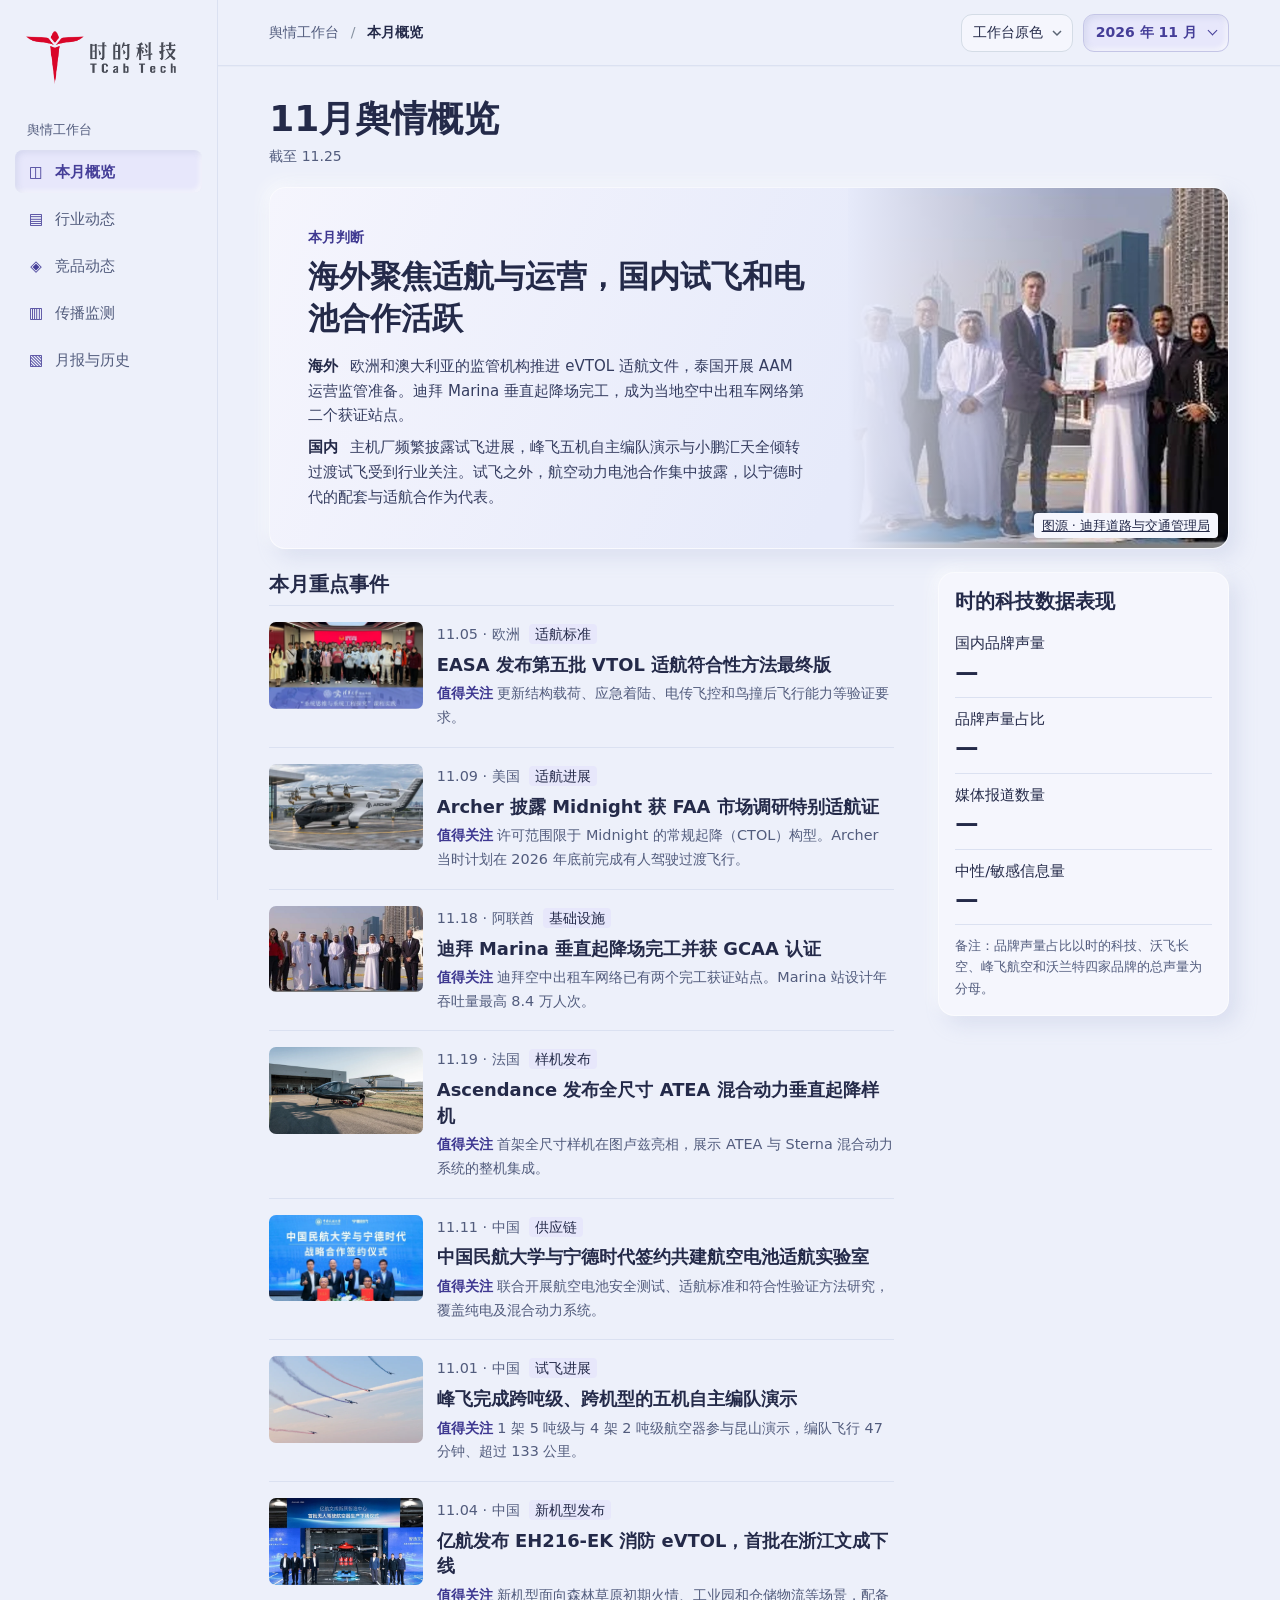
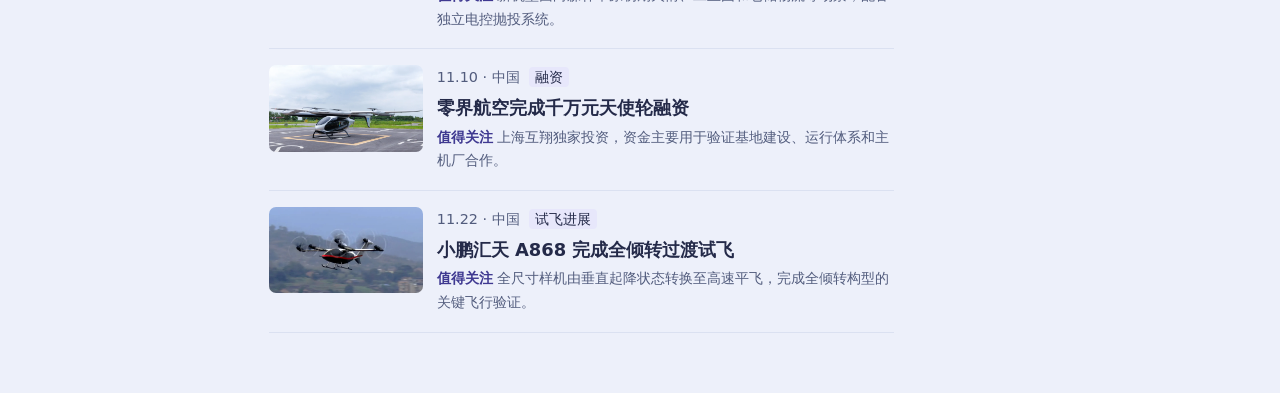
==== commit 6c19cbba: "Refresh published photos on mobile tab resume" ====
--- a/index.html
+++ b/index.html
@@ -4,7 +4,7 @@
 <meta charset="utf-8"><meta name="viewport" content="width=device-width, initial-scale=1">
 <meta name="description" content="时的科技品牌舆情月报">
 <title>品牌舆情月报 · 时的科技</title>
-<link rel="stylesheet" href="style.css?v=media-groups"><script src="archive.js?v=competitor-cards" defer></script><script src="sources.js?v=competitor-cards" defer></script><script src="event-photos.js?v=monitor-text" defer></script><script src="briefing-preview/briefing-data.js?v=illustrated-flow" defer></script><script src="august-2026.js?v=august-supplement" defer></script><script src="november-2026.js?v=monitor-text" defer></script><script src="event-detail-notes.js?v=competitor-cards" defer></script><script src="overview-briefing.js?v=public-view" defer></script><script src="october-ioi.js?v=4" defer></script><script src="october-geo.js?v=2" defer></script><script src="app.js?v=media-groups" defer></script>
+<link rel="stylesheet" href="style.css?v=media-groups"><script src="archive.js?v=competitor-cards" defer></script><script src="sources.js?v=competitor-cards" defer></script><script src="event-photos.js?v=monitor-text" defer></script><script src="briefing-preview/briefing-data.js?v=illustrated-flow" defer></script><script src="august-2026.js?v=august-supplement" defer></script><script src="november-2026.js?v=monitor-text" defer></script><script src="event-detail-notes.js?v=competitor-cards" defer></script><script src="overview-briefing.js?v=public-view" defer></script><script src="october-ioi.js?v=4" defer></script><script src="october-geo.js?v=2" defer></script><script src="app.js?v=photo-refresh" defer></script>
 <script>
 const displayLayout = new URLSearchParams(location.search).get('layout');
 document.documentElement.dataset.theme = displayLayout === 'editorial' ? 'editorial' : 'soft';
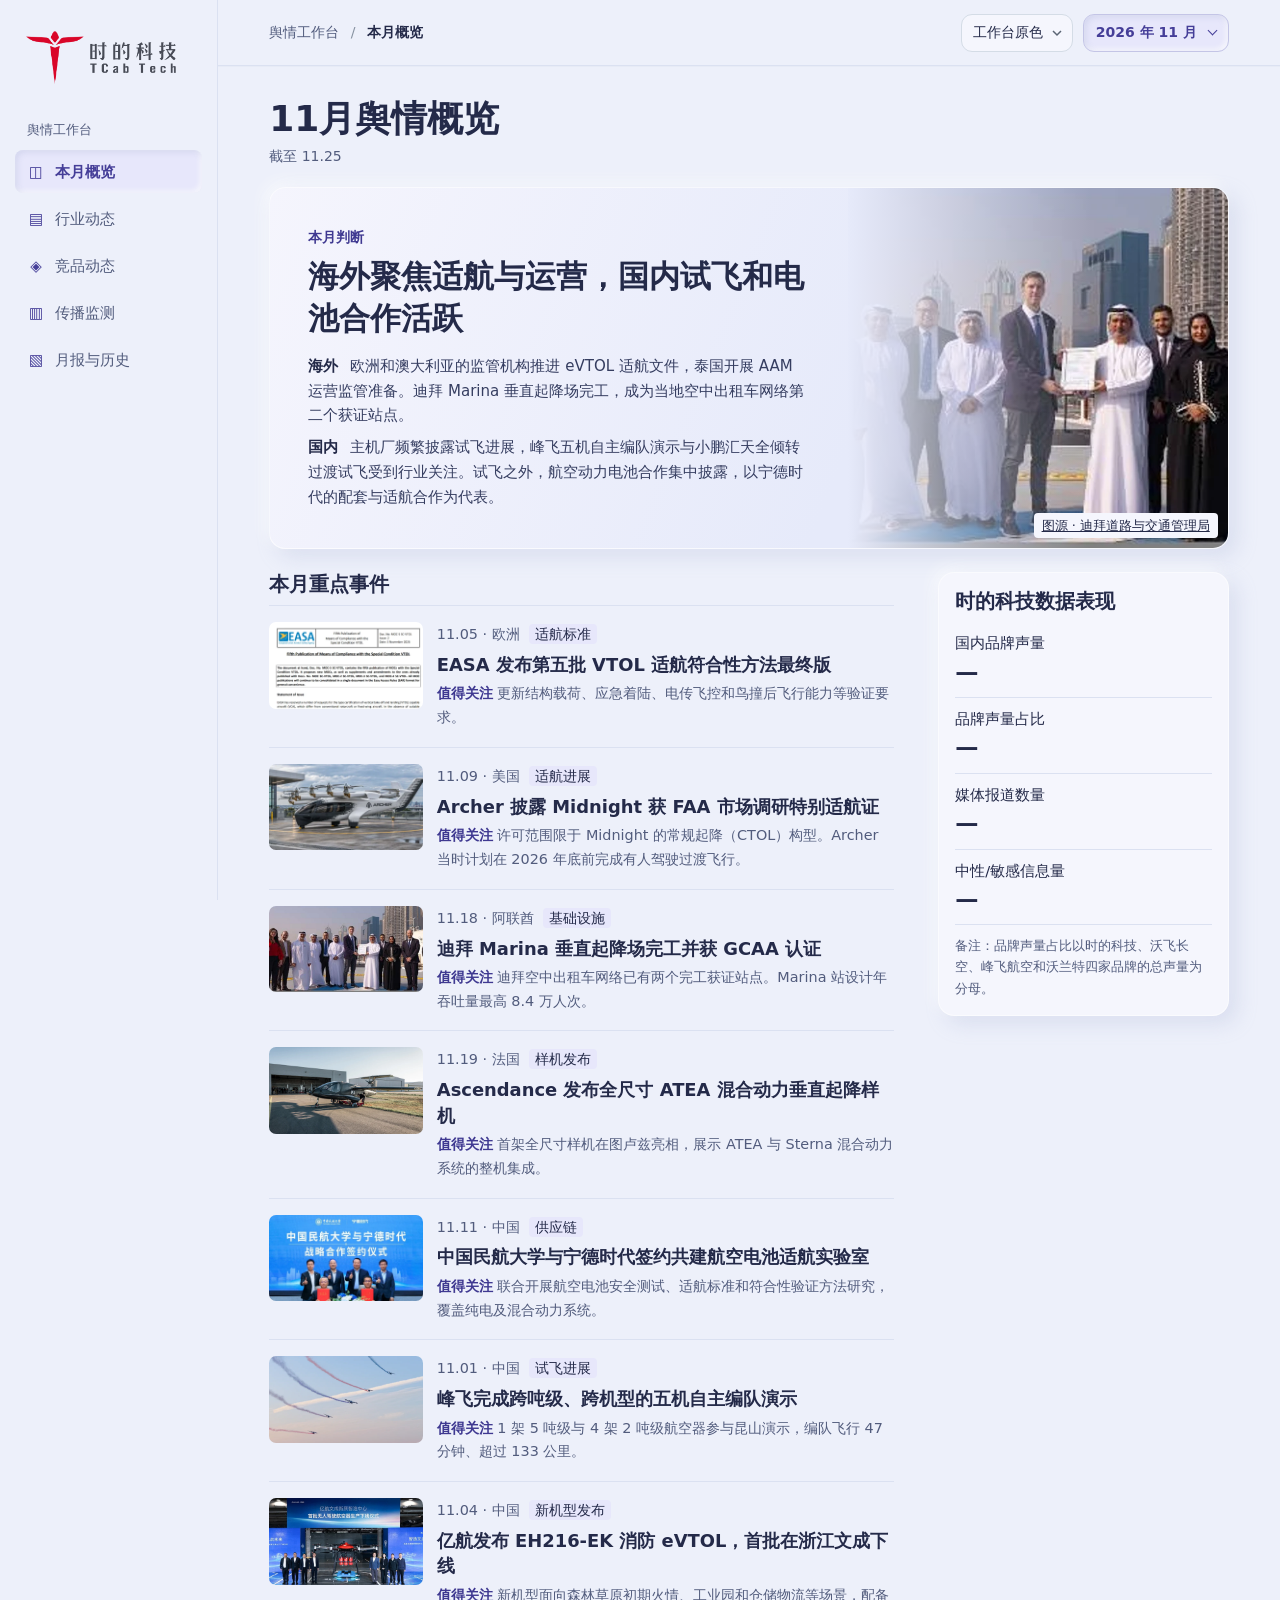
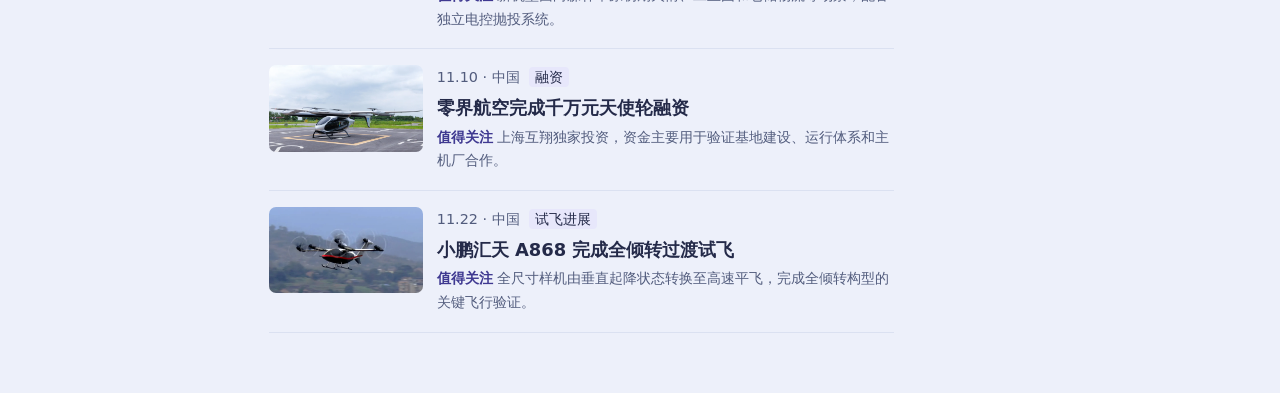
==== commit f3c7d33a: "Exclude company publications from media coverage and move EHang to other peers" ====
--- a/index.html
+++ b/index.html
@@ -4,7 +4,7 @@
 <meta charset="utf-8"><meta name="viewport" content="width=device-width, initial-scale=1">
 <meta name="description" content="时的科技品牌舆情月报">
 <title>品牌舆情月报 · 时的科技</title>
-<link rel="stylesheet" href="style.css?v=media-groups"><script src="archive.js?v=competitor-cards" defer></script><script src="sources.js?v=competitor-cards" defer></script><script src="event-photos.js?v=monitor-text" defer></script><script src="briefing-preview/briefing-data.js?v=illustrated-flow" defer></script><script src="august-2026.js?v=august-supplement" defer></script><script src="november-2026.js?v=monitor-text" defer></script><script src="event-detail-notes.js?v=competitor-cards" defer></script><script src="overview-briefing.js?v=public-view" defer></script><script src="october-ioi.js?v=4" defer></script><script src="october-geo.js?v=2" defer></script><script src="app.js?v=photo-refresh" defer></script>
+<link rel="stylesheet" href="style.css?v=media-groups"><script src="archive.js?v=third-party-media" defer></script><script src="sources.js?v=competitor-cards" defer></script><script src="event-photos.js?v=monitor-text" defer></script><script src="briefing-preview/briefing-data.js?v=illustrated-flow" defer></script><script src="august-2026.js?v=third-party-media" defer></script><script src="november-2026.js?v=third-party-media" defer></script><script src="event-detail-notes.js?v=competitor-cards" defer></script><script src="overview-briefing.js?v=public-view" defer></script><script src="october-ioi.js?v=4" defer></script><script src="october-geo.js?v=2" defer></script><script src="app.js?v=third-party-media" defer></script>
 <script>
 const displayLayout = new URLSearchParams(location.search).get('layout');
 document.documentElement.dataset.theme = displayLayout === 'editorial' ? 'editorial' : 'soft';
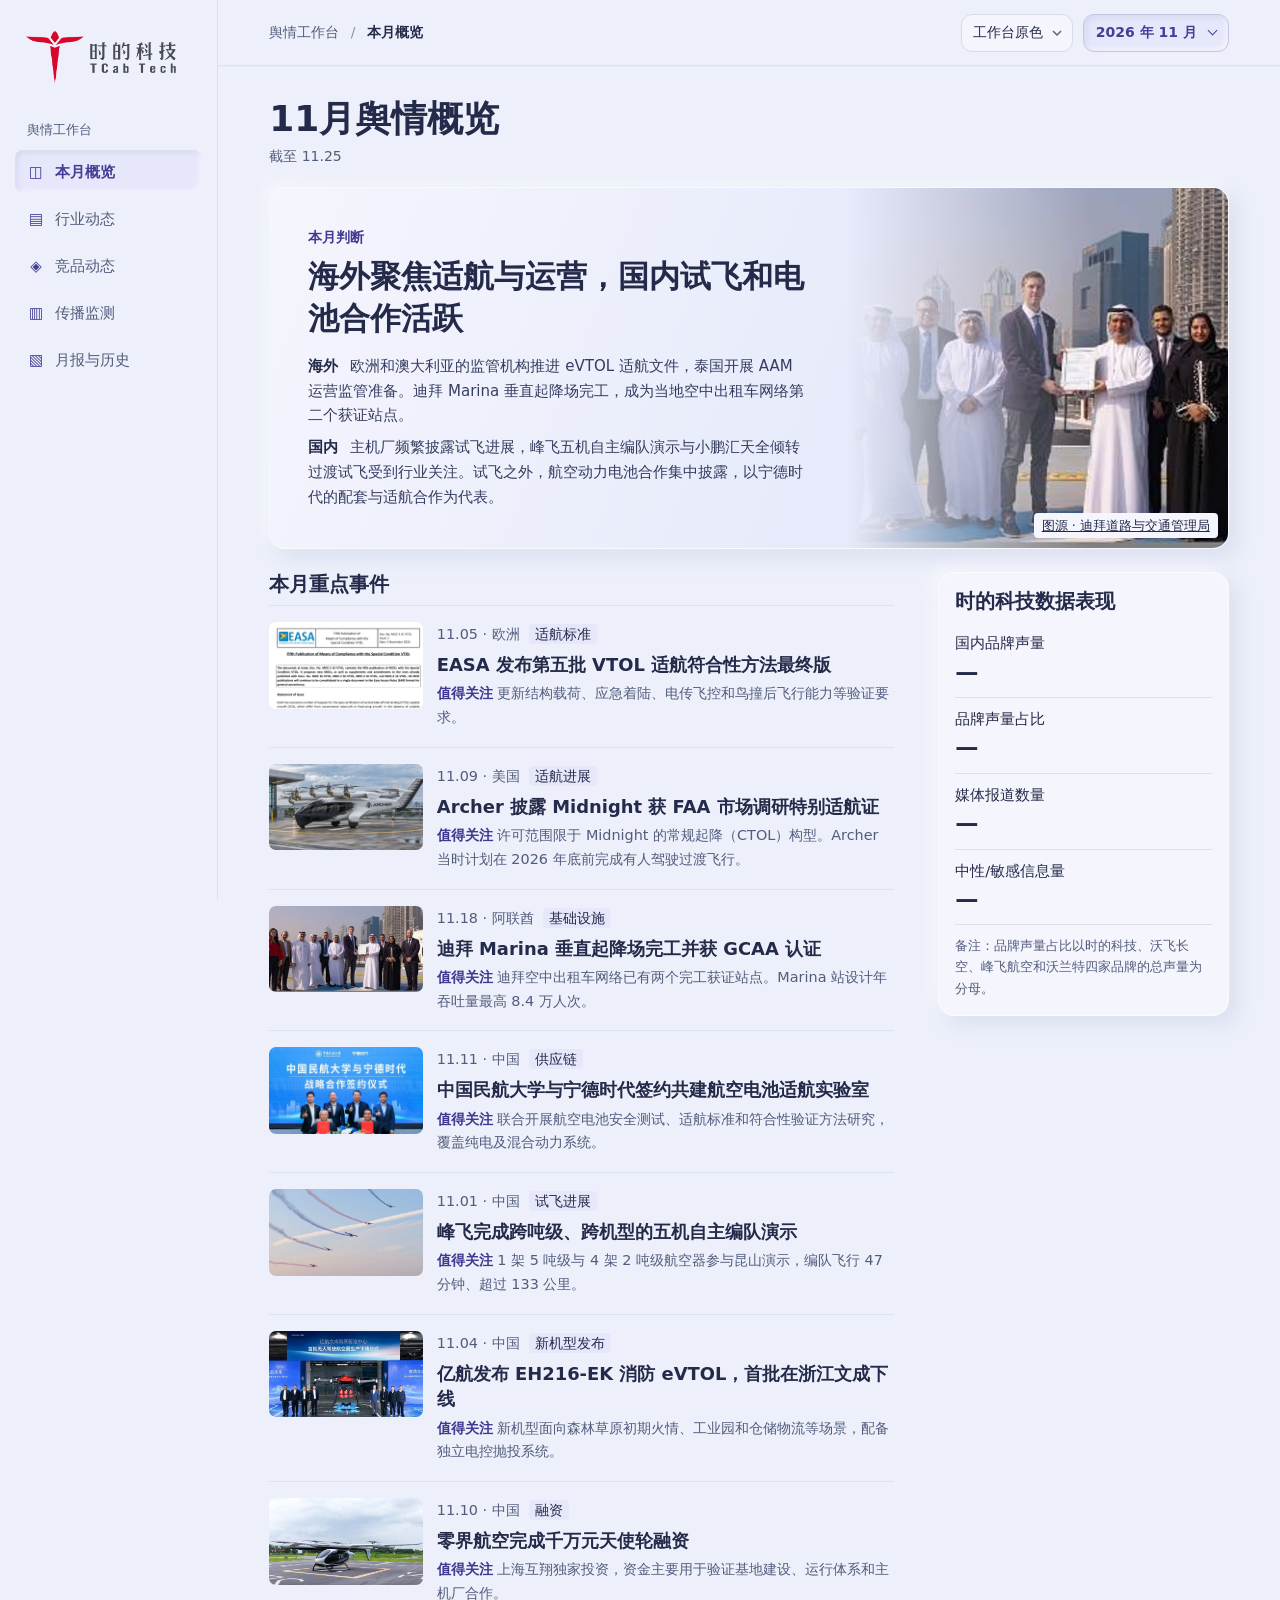
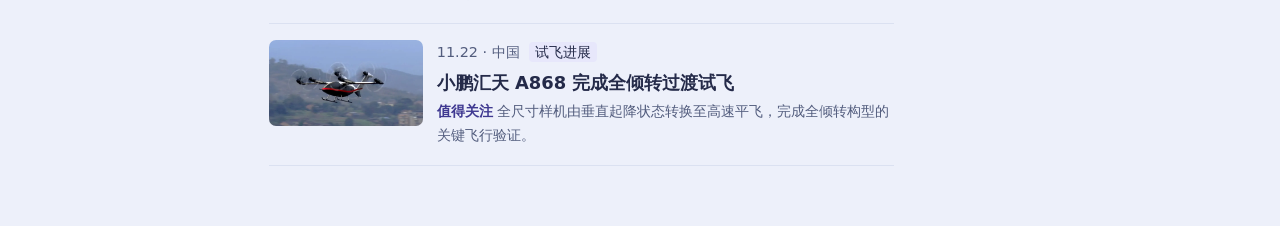
==== commit be92a017: "Remove Ascendance from November highlights" ====
--- a/index.html
+++ b/index.html
@@ -4,7 +4,7 @@
 <meta charset="utf-8"><meta name="viewport" content="width=device-width, initial-scale=1">
 <meta name="description" content="时的科技品牌舆情月报">
 <title>品牌舆情月报 · 时的科技</title>
-<link rel="stylesheet" href="style.css?v=media-groups"><script src="archive.js?v=third-party-media" defer></script><script src="sources.js?v=competitor-cards" defer></script><script src="event-photos.js?v=monitor-text" defer></script><script src="briefing-preview/briefing-data.js?v=illustrated-flow" defer></script><script src="august-2026.js?v=third-party-media" defer></script><script src="november-2026.js?v=third-party-media" defer></script><script src="event-detail-notes.js?v=competitor-cards" defer></script><script src="overview-briefing.js?v=public-view" defer></script><script src="october-ioi.js?v=4" defer></script><script src="october-geo.js?v=2" defer></script><script src="app.js?v=third-party-media" defer></script>
+<link rel="stylesheet" href="style.css?v=media-groups"><script src="archive.js?v=third-party-media" defer></script><script src="sources.js?v=competitor-cards" defer></script><script src="event-photos.js?v=monitor-text" defer></script><script src="briefing-preview/briefing-data.js?v=illustrated-flow" defer></script><script src="august-2026.js?v=third-party-media" defer></script><script src="november-2026.js?v=nov-priorities" defer></script><script src="event-detail-notes.js?v=competitor-cards" defer></script><script src="overview-briefing.js?v=public-view" defer></script><script src="october-ioi.js?v=4" defer></script><script src="october-geo.js?v=2" defer></script><script src="app.js?v=nov-priorities" defer></script>
 <script>
 const displayLayout = new URLSearchParams(location.search).get('layout');
 document.documentElement.dataset.theme = displayLayout === 'editorial' ? 'editorial' : 'soft';
